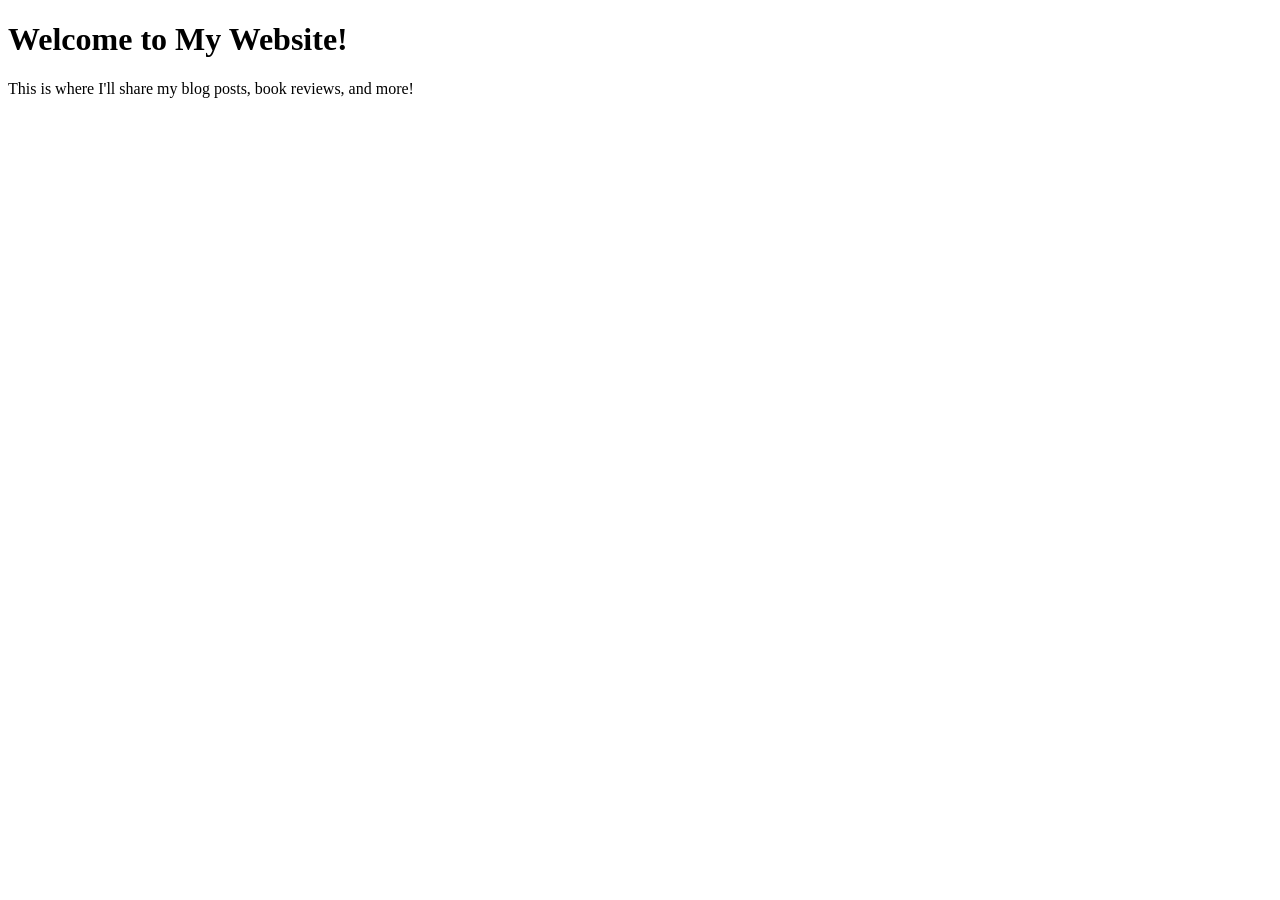
==== index.html @ 164a2de1 "Create index.html" ====
<!DOCTYPE html>
<html>
<head>
    <title>Alona's Website</title>
</head>
<body>
    <h1>Welcome to My Website!</h1>
    <p>This is where I'll share my blog posts, book reviews, and more!</p>
</body>
</html>
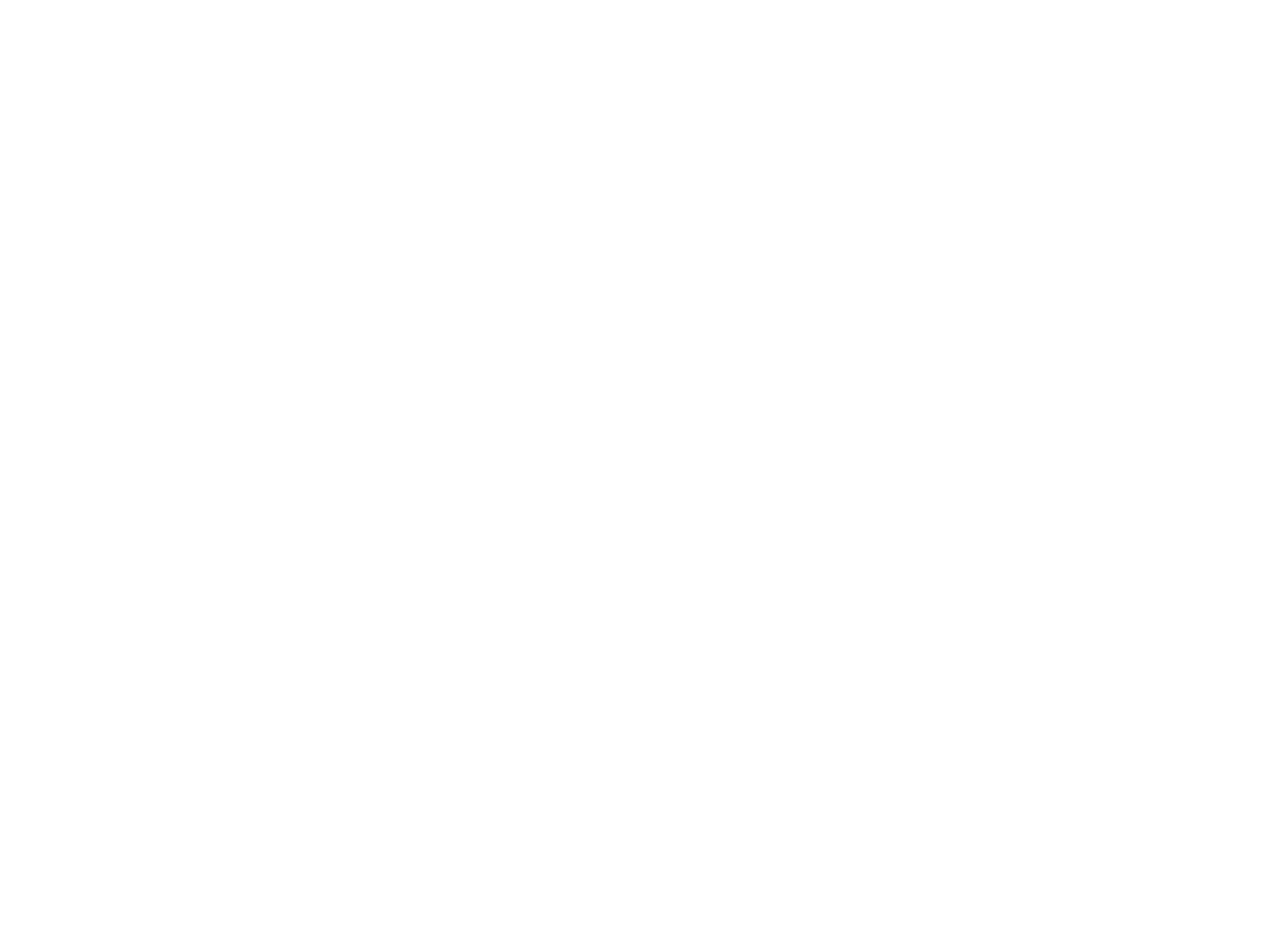
==== commit e364fffb: "Update index.html" ====
--- a/index.html
+++ b/index.html
@@ -1,10 +1,15 @@
 <!DOCTYPE html>
-<html>
+<html lang="en">
 <head>
-    <title>Alona's Website</title>
+    <meta charset="UTF-8">
+    <meta name="viewport" content="width=device-width, initial-scale=1.0">
+    <title>Welcome to Alona's Digital Oak</title>
+    <link rel="stylesheet" href="styles.css">
 </head>
 <body>
-    <h1>Welcome to My Website!</h1>
-    <p>This is where I'll share my blog posts, book reviews, and more!</p>
+    <div class="hero-section">
+        <h1>Welcome to Alona’s Digital Oak</h1>
+        <p>Rooted in strength, much like the oak tree from which my name originates, I branch into the world of data, technology, and innovation. Here, I’ll share insights and discoveries, blending the wisdom of nature with the precision of tech.</p>
+    </div>
 </body>
 </html>
--- a/styles.css
+++ b/styles.css
@@ -0,0 +1,29 @@
+body, html {
+    margin: 0;
+    padding: 0;
+    height: 100%;
+    font-family: 'Arial', sans-serif;
+}
+
+.hero-section {
+    background: url('path_to_your_image/image.png') no-repeat center center fixed;
+    background-size: cover;
+    height: 100vh;
+    display: flex;
+    flex-direction: column;
+    justify-content: center;
+    align-items: center;
+    text-align: center;
+    color: white;
+    padding: 20px;
+}
+
+h1 {
+    font-size: 2.5rem;
+    margin-bottom: 0.5rem;
+}
+
+p {
+    font-size: 1.25rem;
+    max-width: 800px;
+}
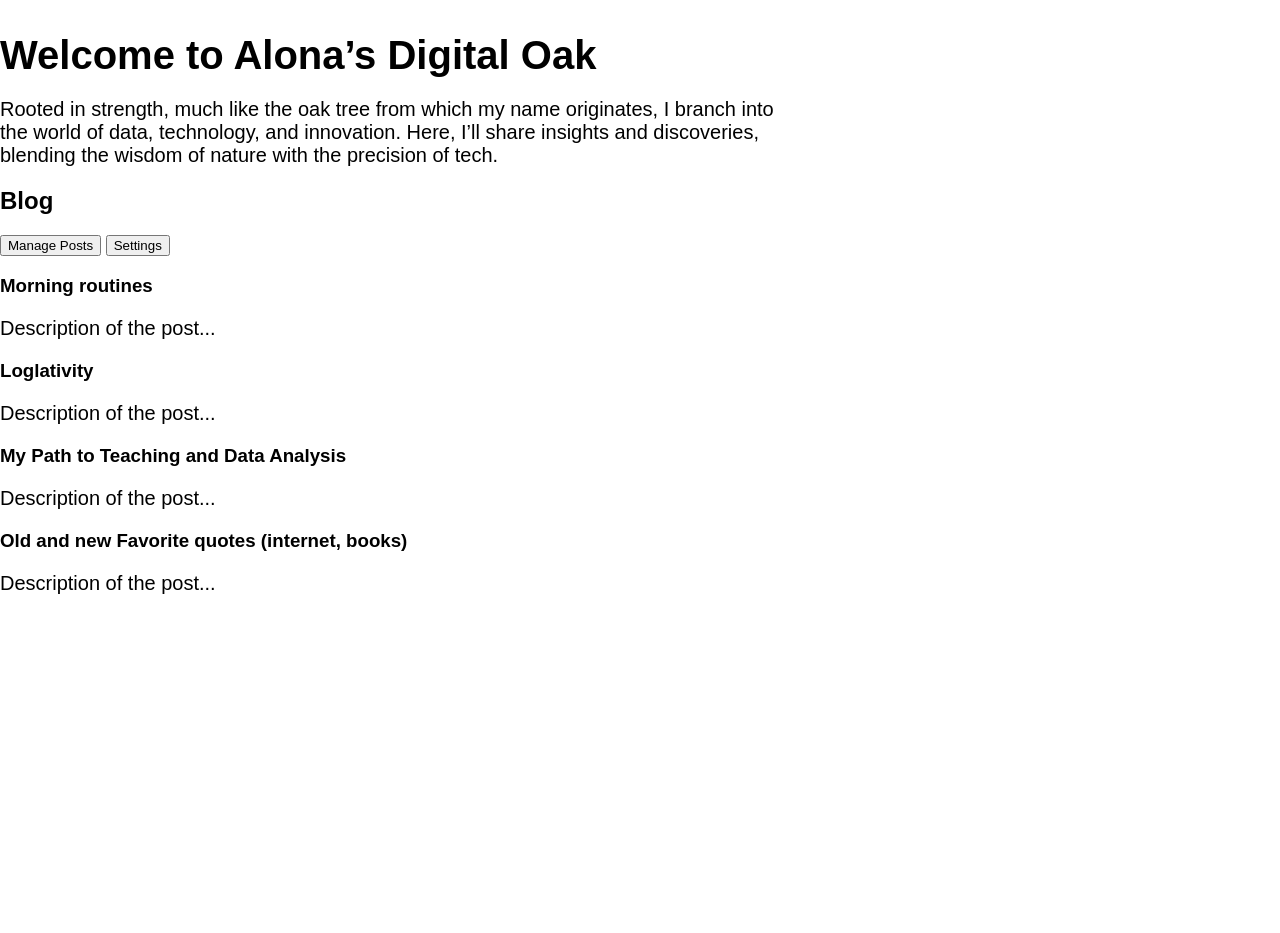
==== commit 3fab6830: "Update index.html" ====
--- a/index.html
+++ b/index.html
@@ -3,13 +3,41 @@
 <head>
     <meta charset="UTF-8">
     <meta name="viewport" content="width=device-width, initial-scale=1.0">
-    <title>Welcome to Alona's Digital Oak</title>
+    <title>Alona's Digital Oak</title>
     <link rel="stylesheet" href="styles.css">
 </head>
 <body>
-    <div class="hero-section">
+    <section id="home">
         <h1>Welcome to Alona’s Digital Oak</h1>
         <p>Rooted in strength, much like the oak tree from which my name originates, I branch into the world of data, technology, and innovation. Here, I’ll share insights and discoveries, blending the wisdom of nature with the precision of tech.</p>
-    </div>
+    </section>
+    <section id="blog">
+        <div class="section-header">
+            <h2>Blog</h2>
+            <div class="manage-buttons">
+                <button>Manage Posts</button>
+                <button>Settings</button>
+            </div>
+        </div>
+        <div class="posts-grid">
+            <div class="post">
+                <h3>Morning routines</h3>
+                <p>Description of the post...</p>
+            </div>
+            <div class="post">
+                <h3>Loglativity</h3>
+                <p>Description of the post...</p>
+            </div>
+            <div class="post">
+                <h3>My Path to Teaching and Data Analysis</h3>
+                <p>Description of the post...</p>
+            </div>
+            <div class="post">
+                <h3>Old and new Favorite quotes (internet, books)</h3>
+                <p>Description of the post...</p>
+            </div>
+        </div>
+    </section>
+    <!-- Add more sections as needed -->
 </body>
 </html>
--- a/styles.css
+++ b/styles.css
@@ -6,7 +6,7 @@
 }
 
 .hero-section {
-    background: url('path_to_your_image/image.png') no-repeat center center fixed;
+    background: url('background_flow_leaves.jpg') no-repeat center center fixed;
     background-size: cover;
     height: 100vh;
     display: flex;
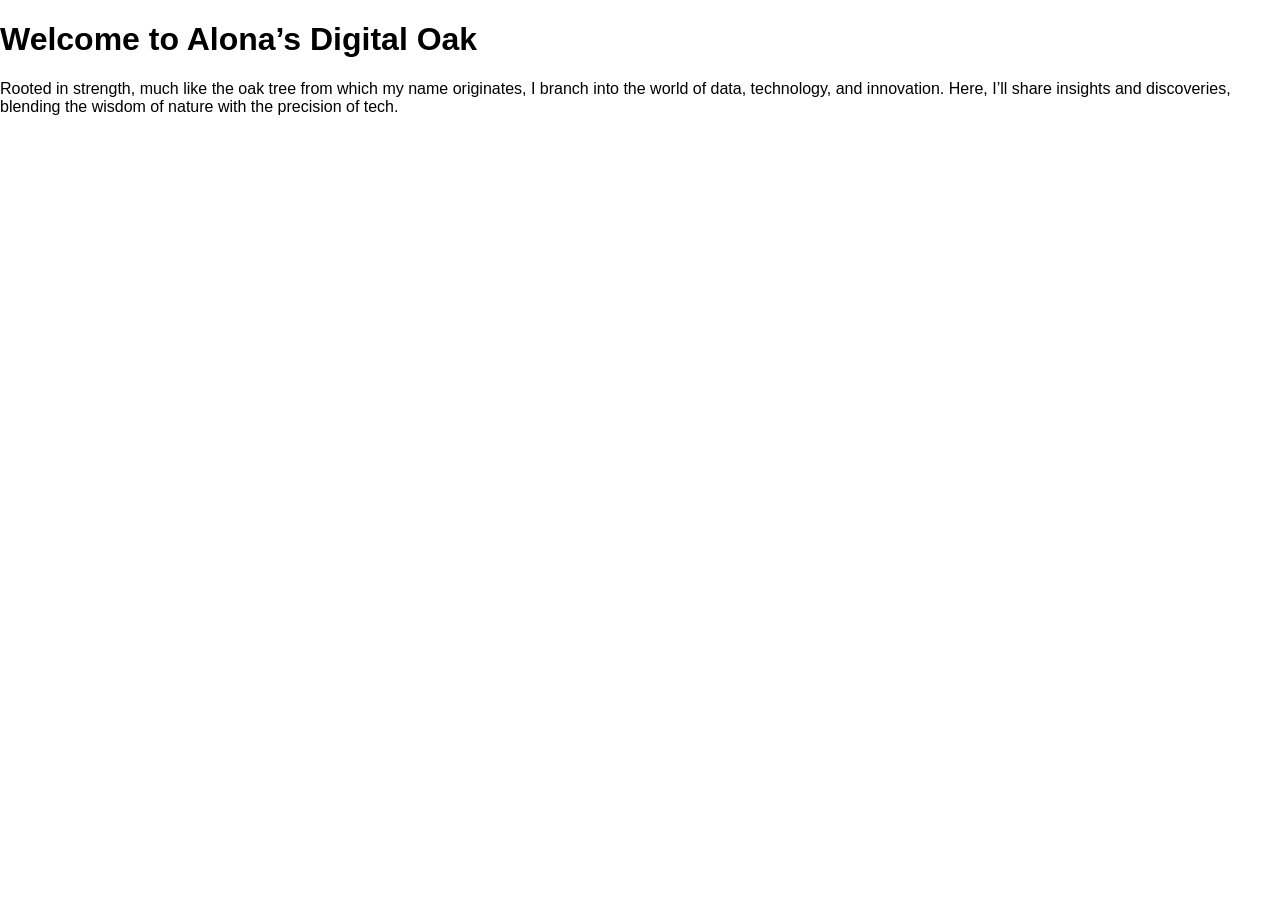
==== commit d9691675: "Update index.html" ====
--- a/index.html
+++ b/index.html
@@ -3,41 +3,13 @@
 <head>
     <meta charset="UTF-8">
     <meta name="viewport" content="width=device-width, initial-scale=1.0">
-    <title>Alona's Digital Oak</title>
+    <title>Welcome to Alona's Digital Oak</title>
     <link rel="stylesheet" href="styles.css">
 </head>
 <body>
-    <section id="home">
+    <div class="hero-section">
         <h1>Welcome to Alona’s Digital Oak</h1>
         <p>Rooted in strength, much like the oak tree from which my name originates, I branch into the world of data, technology, and innovation. Here, I’ll share insights and discoveries, blending the wisdom of nature with the precision of tech.</p>
-    </section>
-    <section id="blog">
-        <div class="section-header">
-            <h2>Blog</h2>
-            <div class="manage-buttons">
-                <button>Manage Posts</button>
-                <button>Settings</button>
-            </div>
-        </div>
-        <div class="posts-grid">
-            <div class="post">
-                <h3>Morning routines</h3>
-                <p>Description of the post...</p>
-            </div>
-            <div class="post">
-                <h3>Loglativity</h3>
-                <p>Description of the post...</p>
-            </div>
-            <div class="post">
-                <h3>My Path to Teaching and Data Analysis</h3>
-                <p>Description of the post...</p>
-            </div>
-            <div class="post">
-                <h3>Old and new Favorite quotes (internet, books)</h3>
-                <p>Description of the post...</p>
-            </div>
-        </div>
-    </section>
-    <!-- Add more sections as needed -->
+    </div>
 </body>
 </html>
--- a/styles.css
+++ b/styles.css
@@ -1,29 +1,57 @@
 body, html {
     margin: 0;
     padding: 0;
-    height: 100%;
+    scroll-behavior: smooth;
     font-family: 'Arial', sans-serif;
 }
 
-.hero-section {
+section {
+    width: 100%;
+    min-height: 100vh;
+    padding: 20px;
+    box-sizing: border-box;
+    display: flex;
+    flex-direction: column;
+    align-items: center;
+    justify-content: center;
+}
+
+#home {
     background: url('background_flow_leaves.jpg') no-repeat center center fixed;
     background-size: cover;
-    height: 100vh;
-    display: flex;
-    flex-direction: column;
-    justify-content: center;
-    align-items: center;
+    color: white;
     text-align: center;
-    color: white;
-    padding: 20px;
 }
 
-h1 {
-    font-size: 2.5rem;
-    margin-bottom: 0.5rem;
+#blog {
+    background-color: #f0f0f0; /* Light grey background for the blog section */
 }
 
-p {
-    font-size: 1.25rem;
-    max-width: 800px;
+.section-header {
+    width: 100%;
+    display: flex;
+    justify-content: space-between;
+    align-items: center;
 }
+
+.manage-buttons button {
+    padding: 10px;
+    margin-left: 10px;
+}
+
+.posts-grid {
+    display: flex;
+    flex-wrap: wrap;
+    justify-content: space-around;
+    margin-top: 20px;
+}
+
+.post {
+    background-color: white;
+    border: 1px solid #ccc;
+    padding: 10px;
+    width: 30%;
+    margin: 10px;
+    box-shadow: 0 4px 6px rgba(0,0,0,0.1);
+}
+
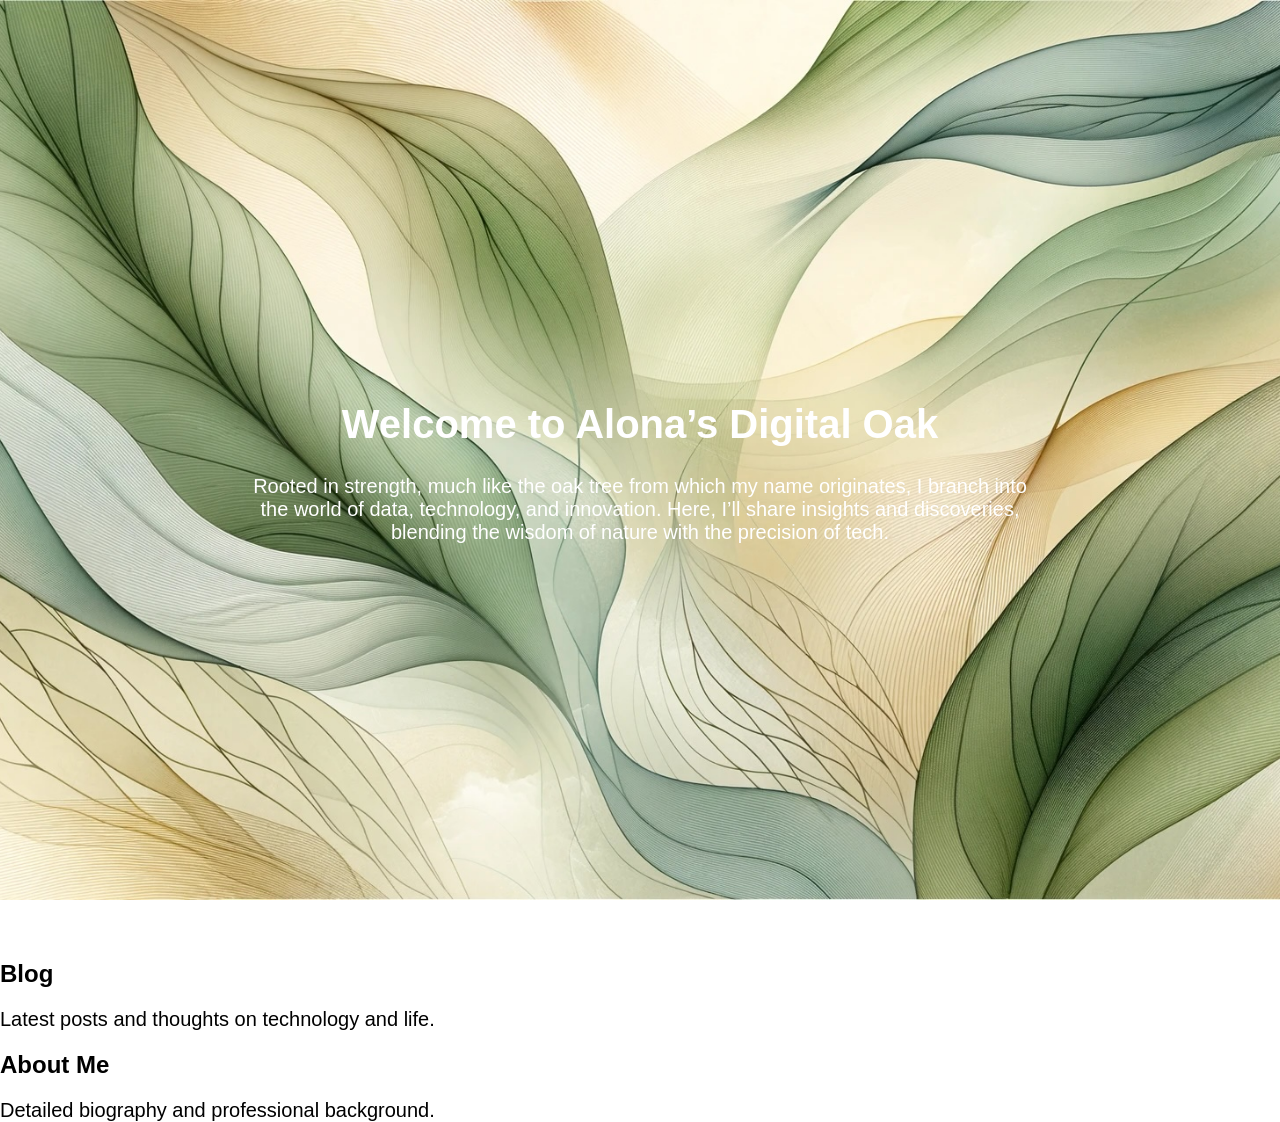
==== commit 407d8998: "Update index.html" ====
--- a/index.html
+++ b/index.html
@@ -11,5 +11,15 @@
         <h1>Welcome to Alona’s Digital Oak</h1>
         <p>Rooted in strength, much like the oak tree from which my name originates, I branch into the world of data, technology, and innovation. Here, I’ll share insights and discoveries, blending the wisdom of nature with the precision of tech.</p>
     </div>
+    <div class="blog-section">
+        <h2>Blog</h2>
+        <p>Latest posts and thoughts on technology and life.</p>
+        <!-- More blog content here -->
+    </div>
+    <div class="about-section">
+        <h2>About Me</h2>
+        <p>Detailed biography and professional background.</p>
+        <!-- More about content here -->
+    </div>
 </body>
 </html>
--- a/styles.css
+++ b/styles.css
@@ -1,57 +1,29 @@
 body, html {
     margin: 0;
     padding: 0;
-    scroll-behavior: smooth;
+    height: 100%;
     font-family: 'Arial', sans-serif;
 }
 
-section {
-    width: 100%;
-    min-height: 100vh;
-    padding: 20px;
-    box-sizing: border-box;
+.hero-section {
+    background: url('background_flow_leaves.jpg') no-repeat center center fixed;
+    background-size: cover;
+    height: 100vh;
     display: flex;
     flex-direction: column;
+    justify-content: center;
     align-items: center;
-    justify-content: center;
+    text-align: center;
+    color: white;
+    padding: 20px;
 }
 
-#home {
-    background: url('background_flow_leaves.jpg') no-repeat center center fixed;
-    background-size: cover;
-    color: white;
-    text-align: center;
+h1 {
+    font-size: 2.5rem;
+    margin-bottom: 0.5rem;
 }
 
-#blog {
-    background-color: #f0f0f0; /* Light grey background for the blog section */
+p {
+    font-size: 1.25rem;
+    max-width: 800px;
 }
-
-.section-header {
-    width: 100%;
-    display: flex;
-    justify-content: space-between;
-    align-items: center;
-}
-
-.manage-buttons button {
-    padding: 10px;
-    margin-left: 10px;
-}
-
-.posts-grid {
-    display: flex;
-    flex-wrap: wrap;
-    justify-content: space-around;
-    margin-top: 20px;
-}
-
-.post {
-    background-color: white;
-    border: 1px solid #ccc;
-    padding: 10px;
-    width: 30%;
-    margin: 10px;
-    box-shadow: 0 4px 6px rgba(0,0,0,0.1);
-}
-
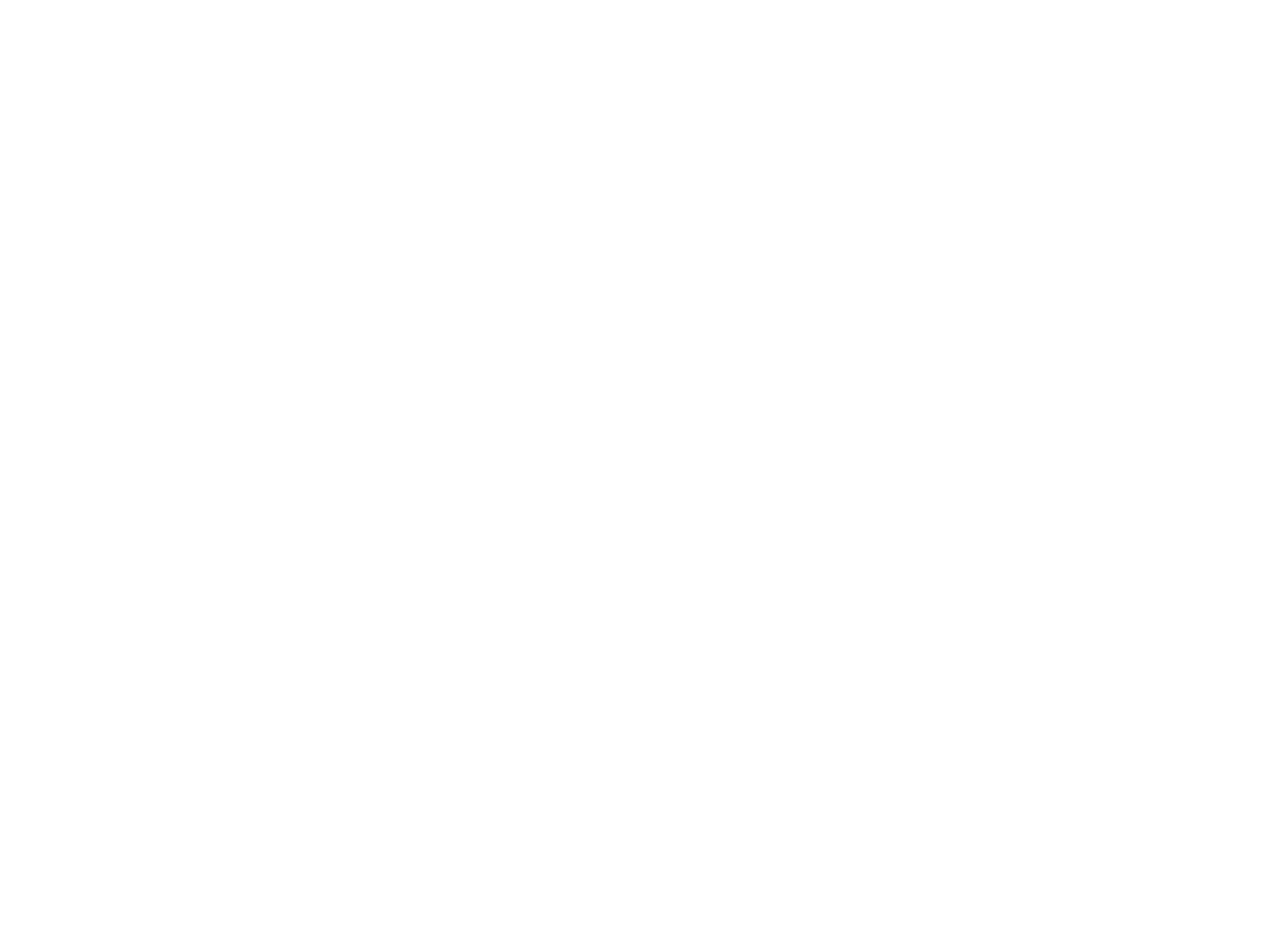
==== commit 92feeaf8: "Update index.html" ====
--- a/index.html
+++ b/index.html
@@ -11,15 +11,5 @@
         <h1>Welcome to Alona’s Digital Oak</h1>
         <p>Rooted in strength, much like the oak tree from which my name originates, I branch into the world of data, technology, and innovation. Here, I’ll share insights and discoveries, blending the wisdom of nature with the precision of tech.</p>
     </div>
-    <div class="blog-section">
-        <h2>Blog</h2>
-        <p>Latest posts and thoughts on technology and life.</p>
-        <!-- More blog content here -->
-    </div>
-    <div class="about-section">
-        <h2>About Me</h2>
-        <p>Detailed biography and professional background.</p>
-        <!-- More about content here -->
-    </div>
 </body>
 </html>
--- a/styles.css
+++ b/styles.css
@@ -6,7 +6,7 @@
 }
 
 .hero-section {
-    background: url('background_flow_leaves.jpg') no-repeat center center fixed;
+    background: url('path_to_your_image/image.png') no-repeat center center fixed;
     background-size: cover;
     height: 100vh;
     display: flex;
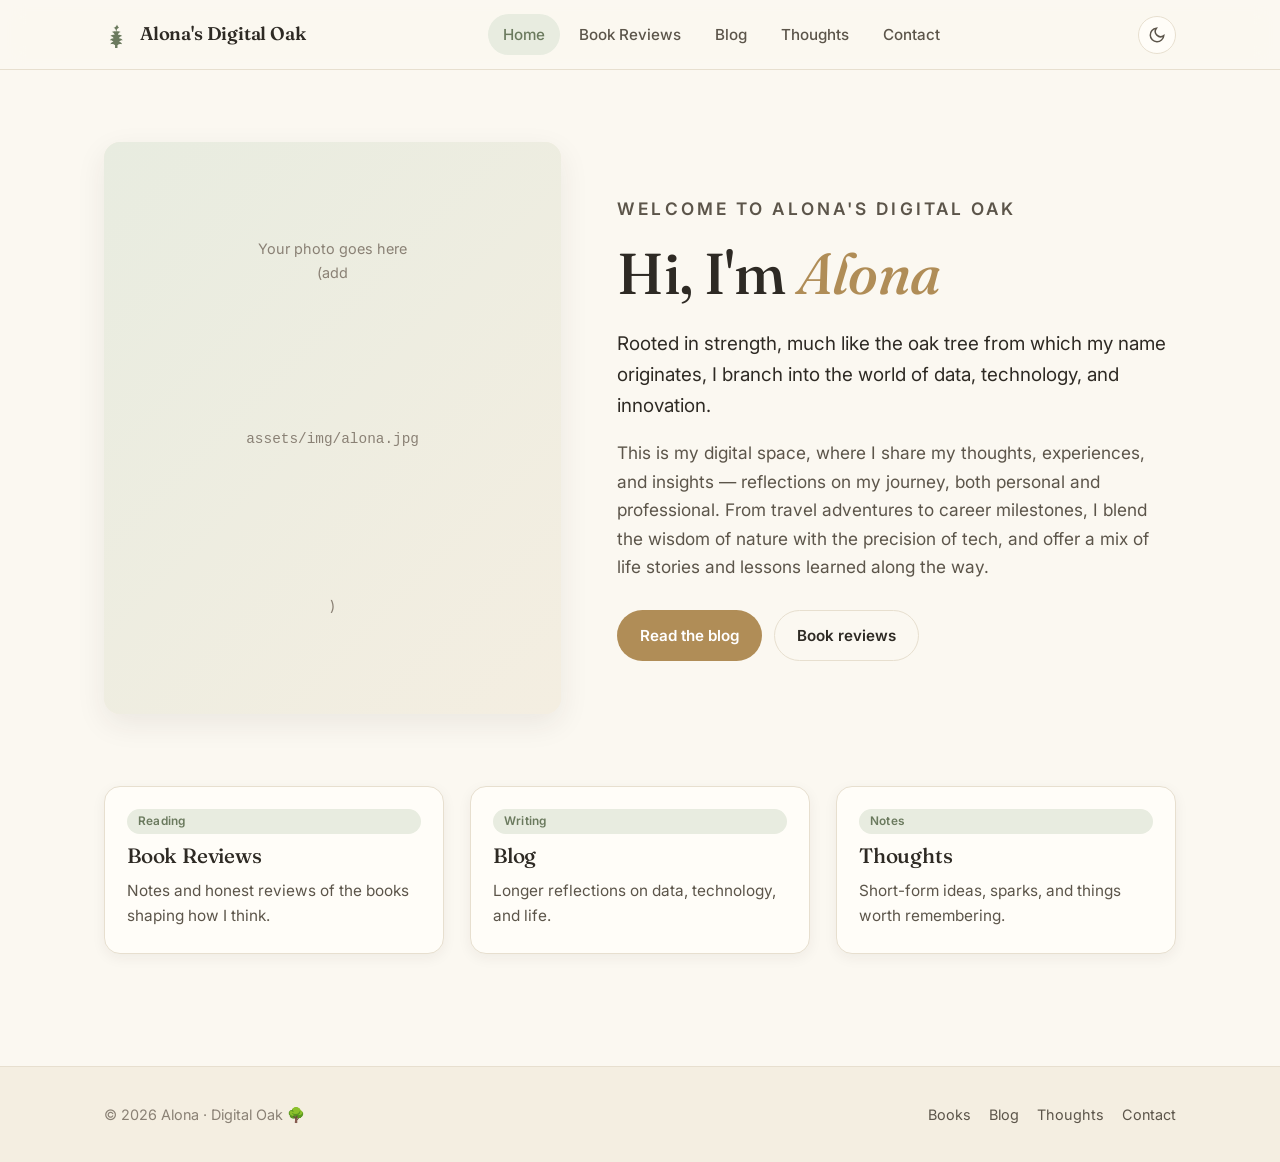
==== commit 713151e6: "Rebuild site: Digital Oak — home, book reviews, blog, thoughts, contact - Multi-page personal site w" ====
--- a/index.html
+++ b/index.html
@@ -1,15 +1,105 @@
 <!DOCTYPE html>
 <html lang="en">
 <head>
-    <meta charset="UTF-8">
-    <meta name="viewport" content="width=device-width, initial-scale=1.0">
-    <title>Welcome to Alona's Digital Oak</title>
-    <link rel="stylesheet" href="styles.css">
+  <meta charset="UTF-8">
+  <meta name="viewport" content="width=device-width, initial-scale=1.0">
+  <title>Alona's Digital Oak — Home</title>
+  <meta name="description" content="Welcome to Alona's Digital Oak — reflections on data, technology, innovation, book reviews and thoughts along the way.">
+  <link rel="icon" type="image/svg+xml" href="assets/img/favicon.svg">
+  <!-- Social sharing -->
+  <meta property="og:title" content="Alona's Digital Oak">
+  <meta property="og:description" content="Reflections on data, technology, innovation — book reviews, a blog, and thoughts.">
+  <meta property="og:type" content="website">
+  <link rel="preconnect" href="https://fonts.googleapis.com">
+  <link rel="preconnect" href="https://fonts.gstatic.com" crossorigin>
+  <link href="https://fonts.googleapis.com/css2?family=Fraunces:ital,opsz,wght@0,9..144,400;0,9..144,500;0,9..144,600;1,9..144,400;1,9..144,500&family=Inter:wght@400;500;600&display=swap" rel="stylesheet">
+  <link rel="stylesheet" href="assets/css/style.css">
 </head>
 <body>
-    <div class="hero-section">
-        <h1>Welcome to Alona’s Digital Oak</h1>
-        <p>Rooted in strength, much like the oak tree from which my name originates, I branch into the world of data, technology, and innovation. Here, I’ll share insights and discoveries, blending the wisdom of nature with the precision of tech.</p>
+
+  <!-- ============ NAV ============ -->
+  <nav class="site-nav">
+    <div class="nav-inner">
+      <a class="brand" href="index.html">
+        <svg viewBox="0 0 32 32" fill="none" aria-hidden="true"><path fill="currentColor" d="M16 3c-.6 2.4-2.4 3.6-4.3 4.1 1.9.7 3.1 2.1 3.1 4.5-1.9-.7-3.6-.2-5.3.7 1.9.4 3.2 1.6 3.6 3.5-2-.5-3.7.1-5.3 1.3 2 .1 3.5 1.1 4.1 2.9-2-.1-3.6.8-4.8 2.4 2-.2 3.6.4 4.6 1.9-1.8.4-3.1 1.4-3.8 3.2 2.4-.7 4.3-.4 5.7 1.1V32h3v-3.4c1.4-1.5 3.3-1.8 5.7-1.1-.7-1.8-2-2.8-3.8-3.2 1-1.5 2.6-2.1 4.6-1.9-1.2-1.6-2.8-2.5-4.8-2.4.6-1.8 2.1-2.8 4.1-2.9-1.6-1.2-3.3-1.8-5.3-1.3.4-1.9 1.7-3.1 3.6-3.5-1.7-.9-3.4-1.4-5.3-.7 0-2.4 1.2-3.8 3.1-4.5C18.4 6.6 16.6 5.4 16 3Z"/></svg>
+        <span>Alona's Digital Oak</span>
+      </a>
+      <ul class="nav-links" id="navLinks">
+        <li><a href="index.html">Home</a></li>
+        <li><a href="books.html">Book Reviews</a></li>
+        <li><a href="blog.html">Blog</a></li>
+        <li><a href="thoughts.html">Thoughts</a></li>
+        <li><a href="contact.html">Contact</a></li>
+      </ul>
+      <div class="nav-tools">
+        <button class="icon-btn" onclick="toggleTheme()" aria-label="Toggle dark mode" title="Toggle theme">
+          <svg viewBox="0 0 24 24" fill="none" stroke="currentColor" stroke-width="2" stroke-linecap="round"><path d="M21 12.8A9 9 0 1 1 11.2 3a7 7 0 0 0 9.8 9.8Z"/></svg>
+        </button>
+        <button class="icon-btn nav-toggle" onclick="toggleNav()" aria-label="Menu">
+          <svg viewBox="0 0 24 24" fill="none" stroke="currentColor" stroke-width="2" stroke-linecap="round"><path d="M4 7h16M4 12h16M4 17h16"/></svg>
+        </button>
+      </div>
     </div>
+  </nav>
+
+  <!-- ============ HERO ============ -->
+  <header class="hero">
+    <div class="container hero-grid">
+      <div class="hero-photo">
+        <!-- Swap this block for your photo:
+             <img src="assets/img/alona.jpg" alt="Alona"> -->
+        <div class="placeholder">Your photo goes here<br>(add <code>assets/img/alona.jpg</code>)</div>
+      </div>
+      <div class="hero-text">
+        <p class="eyebrow">Welcome to Alona's Digital Oak</p>
+        <h1>Hi, I'm <span class="accent">Alona</span></h1>
+        <p class="lead">Rooted in strength, much like the oak tree from which my name originates, I branch into the world of data, technology, and innovation.</p>
+        <p>This is my digital space, where I share my thoughts, experiences, and insights — reflections on my journey, both personal and professional. From travel adventures to career milestones, I blend the wisdom of nature with the precision of tech, and offer a mix of life stories and lessons learned along the way.</p>
+        <div class="btn-row">
+          <a class="btn btn-primary" href="blog.html">Read the blog</a>
+          <a class="btn btn-ghost" href="books.html">Book reviews</a>
+        </div>
+      </div>
+    </div>
+  </header>
+
+  <!-- ============ QUICK LINKS ============ -->
+  <main class="section">
+    <div class="container">
+      <div class="card-grid">
+        <article class="card"><a class="card-link" href="books.html"><div class="card-body">
+          <span class="tag">Reading</span>
+          <h3>Book Reviews</h3>
+          <p>Notes and honest reviews of the books shaping how I think.</p>
+        </div></a></article>
+        <article class="card"><a class="card-link" href="blog.html"><div class="card-body">
+          <span class="tag">Writing</span>
+          <h3>Blog</h3>
+          <p>Longer reflections on data, technology, and life.</p>
+        </div></a></article>
+        <article class="card"><a class="card-link" href="thoughts.html"><div class="card-body">
+          <span class="tag">Notes</span>
+          <h3>Thoughts</h3>
+          <p>Short-form ideas, sparks, and things worth remembering.</p>
+        </div></a></article>
+      </div>
+    </div>
+  </main>
+
+  <!-- ============ FOOTER ============ -->
+  <footer class="site-footer">
+    <div class="footer-inner">
+      <p>© <span id="year"></span> Alona · Digital Oak 🌳</p>
+      <div class="footer-links">
+        <a href="books.html">Books</a>
+        <a href="blog.html">Blog</a>
+        <a href="thoughts.html">Thoughts</a>
+        <a href="contact.html">Contact</a>
+      </div>
+    </div>
+  </footer>
+
+  <script src="assets/js/main.js"></script>
+  <script>document.getElementById("year").textContent = new Date().getFullYear();</script>
 </body>
 </html>
--- a/assets/css/style.css
+++ b/assets/css/style.css
@@ -0,0 +1,251 @@
+/* ============================================================
+   Alona's Digital Oak — design system
+   Warm, editorial, nature + tech. Light & dark themes.
+   ============================================================ */
+
+:root {
+  /* Light theme (default) */
+  --bg:        #FBF8F1;
+  --bg-alt:    #F4EEE1;
+  --surface:   #FFFDF8;
+  --ink:       #2E2A24;
+  --ink-soft:  #5C554A;
+  --muted:     #8A8175;
+  --line:      #E7DFCF;
+  --gold:      #B08D57;   /* acorn / oak */
+  --gold-deep: #96733F;
+  --sage:      #6B7A5E;   /* leaf */
+  --sage-soft: #E8ECE0;
+  --shadow:    0 10px 30px rgba(46, 42, 36, 0.08);
+  --shadow-sm: 0 4px 14px rgba(46, 42, 36, 0.06);
+  --radius:    16px;
+  --radius-sm: 10px;
+  --maxw:      1120px;
+  --font-serif: "Fraunces", Georgia, "Times New Roman", serif;
+  --font-sans:  "Inter", -apple-system, BlinkMacSystemFont, "Segoe UI", sans-serif;
+}
+
+:root[data-theme="dark"] {
+  --bg:        #1A1813;
+  --bg-alt:    #211E18;
+  --surface:   #24211B;
+  --ink:       #ECE6DA;
+  --ink-soft:  #C3BBAB;
+  --muted:     #9C9384;
+  --line:      #35312A;
+  --gold:      #CBA56B;
+  --gold-deep: #DDBE86;
+  --sage:      #9DAE8B;
+  --sage-soft: #2A2E24;
+  --shadow:    0 10px 30px rgba(0, 0, 0, 0.35);
+  --shadow-sm: 0 4px 14px rgba(0, 0, 0, 0.25);
+}
+
+* { box-sizing: border-box; }
+
+html { scroll-behavior: smooth; }
+
+body {
+  margin: 0;
+  font-family: var(--font-sans);
+  background: var(--bg);
+  color: var(--ink);
+  line-height: 1.65;
+  font-size: 17px;
+  -webkit-font-smoothing: antialiased;
+  transition: background .3s ease, color .3s ease;
+}
+
+h1, h2, h3, h4 {
+  font-family: var(--font-serif);
+  font-weight: 500;
+  line-height: 1.15;
+  color: var(--ink);
+  letter-spacing: -0.01em;
+}
+
+a { color: var(--gold-deep); text-decoration: none; }
+a:hover { color: var(--gold); }
+
+img { max-width: 100%; display: block; }
+
+.container { width: 100%; max-width: var(--maxw); margin: 0 auto; padding: 0 24px; }
+
+/* ---------- Navigation ---------- */
+.site-nav {
+  position: sticky; top: 0; z-index: 50;
+  background: color-mix(in srgb, var(--bg) 85%, transparent);
+  backdrop-filter: saturate(180%) blur(12px);
+  border-bottom: 1px solid var(--line);
+}
+.nav-inner {
+  max-width: var(--maxw); margin: 0 auto; padding: 14px 24px;
+  display: flex; align-items: center; justify-content: space-between; gap: 16px;
+}
+.brand {
+  display: flex; align-items: center; gap: 10px;
+  font-family: var(--font-serif); font-size: 1.15rem; font-weight: 600;
+  color: var(--ink); letter-spacing: -0.01em; white-space: nowrap;
+}
+.brand svg { width: 26px; height: 26px; color: var(--sage); flex: none; }
+
+.nav-links { display: flex; align-items: center; gap: 4px; list-style: none; margin: 0; padding: 0; }
+.nav-links a {
+  display: inline-block; padding: 8px 15px; border-radius: 999px;
+  color: var(--ink-soft); font-size: 0.95rem; font-weight: 500;
+  transition: background .2s, color .2s;
+}
+.nav-links a:hover { background: var(--bg-alt); color: var(--ink); }
+.nav-links a.active { background: var(--sage-soft); color: var(--sage); }
+
+.nav-tools { display: flex; align-items: center; gap: 8px; }
+.icon-btn {
+  width: 38px; height: 38px; display: grid; place-items: center;
+  border: 1px solid var(--line); border-radius: 999px; background: var(--surface);
+  color: var(--ink-soft); cursor: pointer; transition: all .2s;
+}
+.icon-btn:hover { color: var(--ink); border-color: var(--gold); }
+.icon-btn svg { width: 18px; height: 18px; }
+
+.nav-toggle { display: none; }
+
+/* ---------- Hero / Home ---------- */
+.hero { padding: 72px 0 40px; }
+.hero-grid {
+  display: grid; grid-template-columns: 0.9fr 1.1fr; gap: 56px; align-items: center;
+}
+.hero-photo {
+  position: relative; border-radius: var(--radius); overflow: hidden;
+  box-shadow: var(--shadow); aspect-ratio: 4 / 5; background: var(--bg-alt);
+}
+.hero-photo img { width: 100%; height: 100%; object-fit: cover; }
+.hero-photo .placeholder {
+  width: 100%; height: 100%; display: grid; place-items: center; text-align: center;
+  color: var(--muted); font-size: .9rem; padding: 24px; background:
+    linear-gradient(135deg, var(--sage-soft), var(--bg-alt));
+}
+.eyebrow {
+  font-size: .8rem; text-transform: uppercase; letter-spacing: .18em;
+  color: var(--gold-deep); font-weight: 600; margin: 0 0 14px;
+}
+.hero h1 { font-size: clamp(2.4rem, 5vw, 3.6rem); margin: 0 0 20px; }
+.hero h1 .accent { color: var(--gold); font-style: italic; }
+.hero p { color: var(--ink-soft); font-size: 1.08rem; margin: 0 0 18px; max-width: 34em; }
+.hero .lead { font-size: 1.18rem; color: var(--ink); }
+
+.btn-row { display: flex; flex-wrap: wrap; gap: 12px; margin-top: 28px; }
+.btn {
+  display: inline-flex; align-items: center; gap: 8px;
+  padding: 12px 22px; border-radius: 999px; font-weight: 600; font-size: .95rem;
+  border: 1px solid transparent; cursor: pointer; transition: all .2s;
+}
+.btn-primary { background: var(--gold); color: #fff; }
+.btn-primary:hover { background: var(--gold-deep); color: #fff; }
+.btn-ghost { background: transparent; border-color: var(--line); color: var(--ink); }
+.btn-ghost:hover { border-color: var(--gold); color: var(--gold-deep); }
+
+/* ---------- Section headers ---------- */
+.page-head { padding: 60px 0 8px; }
+.page-head .eyebrow { margin-bottom: 10px; }
+.page-head h1 { font-size: clamp(2rem, 4vw, 2.8rem); margin: 0 0 12px; }
+.page-head p { color: var(--ink-soft); max-width: 46em; margin: 0; font-size: 1.05rem; }
+.section { padding: 32px 0 72px; }
+
+/* ---------- Cards / listings ---------- */
+.card-grid { display: grid; grid-template-columns: repeat(auto-fill, minmax(300px, 1fr)); gap: 26px; }
+.card {
+  background: var(--surface); border: 1px solid var(--line); border-radius: var(--radius);
+  overflow: hidden; box-shadow: var(--shadow-sm); transition: transform .25s, box-shadow .25s;
+  display: flex; flex-direction: column;
+}
+.card:hover { transform: translateY(-4px); box-shadow: var(--shadow); }
+.card a.card-link { color: inherit; display: flex; flex-direction: column; height: 100%; }
+.card-cover { aspect-ratio: 16 / 10; background: var(--bg-alt); overflow: hidden; }
+.card-cover img { width: 100%; height: 100%; object-fit: cover; }
+.card-body { padding: 22px 22px 24px; display: flex; flex-direction: column; gap: 10px; flex: 1; }
+.card-meta { display: flex; align-items: center; gap: 10px; font-size: .8rem; color: var(--muted); flex-wrap: wrap; }
+.card h3 { font-size: 1.3rem; margin: 0; }
+.card p { margin: 0; color: var(--ink-soft); font-size: .96rem; }
+.card .book-author { font-style: italic; color: var(--sage); font-size: .92rem; margin: 0; }
+
+.tag { display: inline-block; padding: 3px 11px; border-radius: 999px; background: var(--sage-soft);
+  color: var(--sage); font-size: .74rem; font-weight: 600; letter-spacing: .02em; }
+.rating { color: var(--gold); letter-spacing: 2px; font-size: .95rem; }
+.rating .off { color: var(--line); }
+
+.empty-note { color: var(--muted); font-style: italic; padding: 40px 0; }
+
+/* ---------- Article (post reader) ---------- */
+.article { max-width: 760px; margin: 0 auto; padding: 56px 24px 80px; }
+.article .back { display: inline-flex; align-items: center; gap: 6px; font-size: .9rem; margin-bottom: 28px; color: var(--muted); }
+.article .back:hover { color: var(--gold-deep); }
+.article-head h1 { font-size: clamp(2rem, 4.5vw, 3rem); margin: 8px 0 14px; }
+.article-head .card-meta { margin-bottom: 8px; }
+.article-cover { border-radius: var(--radius); overflow: hidden; margin: 28px 0 8px; box-shadow: var(--shadow-sm); }
+.article-body { font-size: 1.12rem; color: var(--ink); }
+.article-body h2 { font-size: 1.7rem; margin: 2em 0 .5em; }
+.article-body h3 { font-size: 1.35rem; margin: 1.6em 0 .4em; }
+.article-body p { margin: 0 0 1.2em; }
+.article-body img { border-radius: var(--radius-sm); margin: 1.5em 0; }
+.article-body blockquote {
+  margin: 1.5em 0; padding: 6px 22px; border-left: 3px solid var(--gold);
+  color: var(--ink-soft); font-style: italic; font-family: var(--font-serif); font-size: 1.2rem;
+}
+.article-body code { background: var(--bg-alt); padding: 2px 7px; border-radius: 6px; font-size: .9em; }
+.article-body pre { background: var(--bg-alt); padding: 18px; border-radius: var(--radius-sm); overflow-x: auto; }
+.article-body pre code { background: none; padding: 0; }
+.article-body ul, .article-body ol { padding-left: 1.4em; margin: 0 0 1.2em; }
+.article-body li { margin-bottom: .4em; }
+.article-body hr { border: none; border-top: 1px solid var(--line); margin: 2.5em 0; }
+
+/* ---------- Thoughts (timeline) ---------- */
+.thoughts-wrap { max-width: 720px; }
+.thought {
+  display: grid; grid-template-columns: 140px 1fr; gap: 24px;
+  padding: 26px 0; border-top: 1px solid var(--line);
+}
+.thought:first-child { border-top: none; }
+.thought-date { color: var(--gold-deep); font-weight: 600; font-size: .85rem; padding-top: 4px; }
+.thought-body p:first-child { margin-top: 0; }
+.thought-body p { margin: 0 0 .8em; }
+.thought-body .card-meta { margin-top: 6px; }
+@media (max-width: 640px) {
+  .thought { grid-template-columns: 1fr; gap: 6px; }
+}
+
+/* ---------- Contact ---------- */
+.contact-grid { display: grid; grid-template-columns: repeat(auto-fit, minmax(220px, 1fr)); gap: 18px; margin-top: 28px; }
+.contact-card {
+  display: flex; align-items: center; gap: 14px; padding: 20px 22px;
+  background: var(--surface); border: 1px solid var(--line); border-radius: var(--radius);
+  color: var(--ink); transition: all .2s;
+}
+.contact-card:hover { border-color: var(--gold); transform: translateY(-3px); box-shadow: var(--shadow-sm); }
+.contact-card .ci { width: 42px; height: 42px; flex: none; display: grid; place-items: center;
+  border-radius: 12px; background: var(--sage-soft); color: var(--sage); }
+.contact-card .ci svg { width: 20px; height: 20px; }
+.contact-card b { display: block; font-size: 1rem; }
+.contact-card span { color: var(--muted); font-size: .85rem; }
+
+/* ---------- Footer ---------- */
+.site-footer { border-top: 1px solid var(--line); background: var(--bg-alt); margin-top: 40px; }
+.footer-inner { max-width: var(--maxw); margin: 0 auto; padding: 36px 24px;
+  display: flex; flex-wrap: wrap; gap: 16px; justify-content: space-between; align-items: center; }
+.footer-inner p { margin: 0; color: var(--muted); font-size: .9rem; }
+.footer-links { display: flex; gap: 18px; }
+.footer-links a { color: var(--ink-soft); font-size: .9rem; }
+
+/* ---------- Responsive ---------- */
+@media (max-width: 820px) {
+  .hero-grid { grid-template-columns: 1fr; gap: 32px; }
+  .hero-photo { max-width: 360px; }
+  .hero { padding: 44px 0 20px; }
+  .nav-links {
+    position: absolute; top: 100%; left: 0; right: 0; flex-direction: column; align-items: stretch;
+    background: var(--bg); border-bottom: 1px solid var(--line); padding: 10px 16px 16px; gap: 2px;
+    box-shadow: var(--shadow); display: none;
+  }
+  .nav-links.open { display: flex; }
+  .nav-links a { padding: 12px 14px; border-radius: var(--radius-sm); }
+  .nav-toggle { display: grid; }
+}
